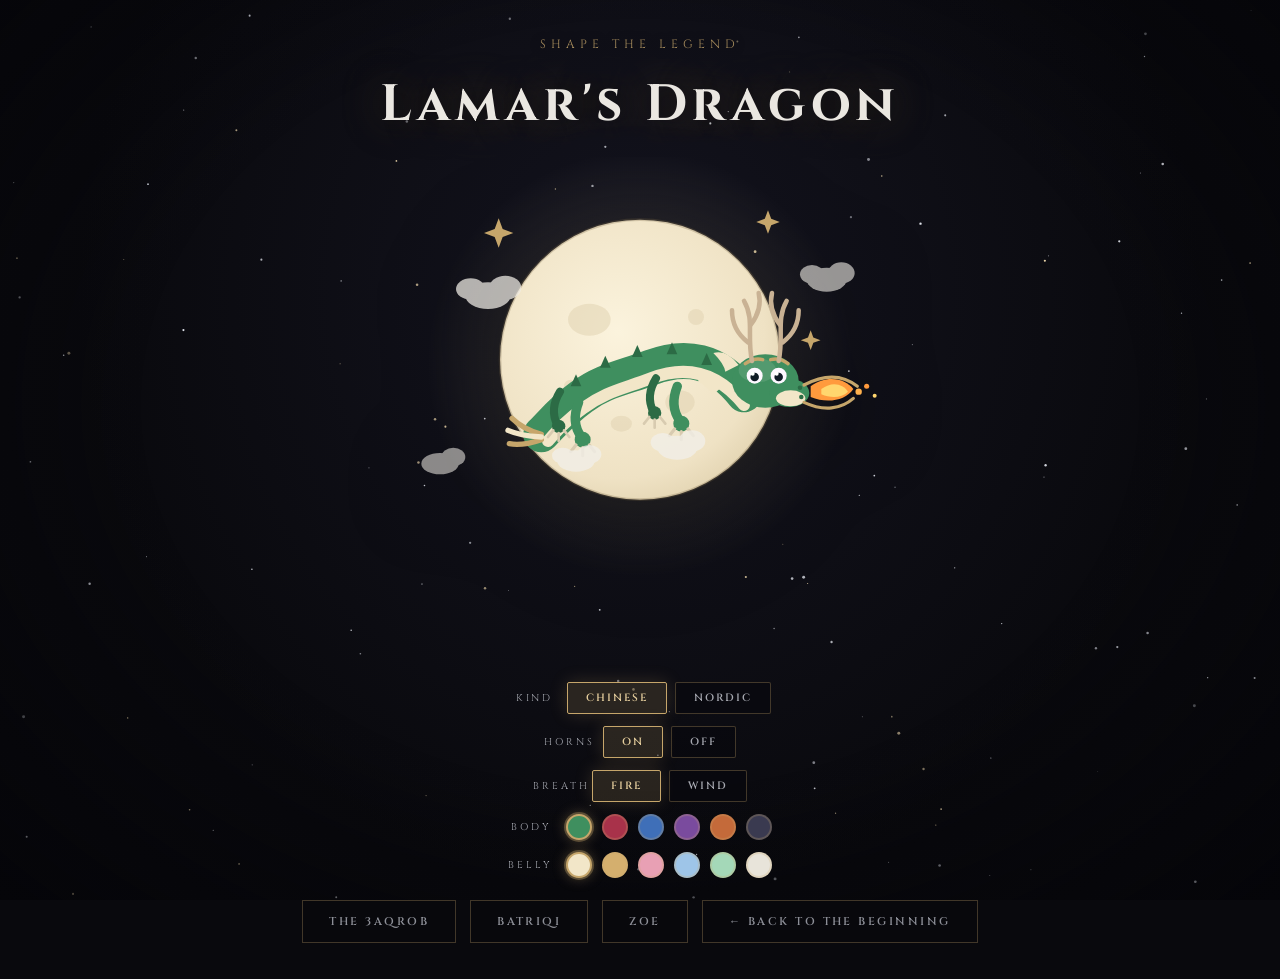
==== dragon.html @ fb7cb072 "add dragon workshop page + finale button" ====
<!DOCTYPE html>
<html lang="en">
<head>
  <meta charset="UTF-8" />
  <meta name="viewport" content="width=device-width, initial-scale=1.0, viewport-fit=cover" />
  <meta name="theme-color" content="#09090D" />
  <title>Lamar's Dragon</title>

  <link rel="icon" href="data:image/svg+xml,%3Csvg xmlns='http://www.w3.org/2000/svg' viewBox='0 0 32 32'%3E%3Cpath d='M16 3 27 16 16 29 5 16Z' fill='%23481B2B' stroke='%23C6A66B' stroke-width='2'/%3E%3C/svg%3E" />
  <link rel="preconnect" href="https://fonts.googleapis.com" />
  <link rel="preconnect" href="https://fonts.gstatic.com" crossorigin />
  <link href="https://fonts.googleapis.com/css2?family=Cinzel:wght@400;600;700&family=Cormorant+Garamond:ital,wght@0,400;0,500;0,600;1,400;1,500&display=swap" rel="stylesheet" />

  <style>
    :root {
      --ink: #09090d;
      --gold: #c6a66b;
      --ash: #a6a8b0;
      --bone: #eae7e1;
      --serif-display: "Cinzel", Georgia, "Times New Roman", serif;
      --serif-body: "Cormorant Garamond", Georgia, "Times New Roman", serif;
      --body: #3f8f5f;
      --dark: #2c6b45;
      --belly: #f2e6c8;
      --horn: #d8cbb0;
    }

    * { box-sizing: border-box; margin: 0; padding: 0; }

    body {
      min-height: 100vh;
      min-height: 100dvh;
      background: radial-gradient(ellipse at 50% 30%, #14141f 0%, var(--ink) 62%);
      color: var(--bone);
      font-family: var(--serif-body);
      overflow-x: hidden;
      -webkit-font-smoothing: antialiased;
    }

    #stars { position: fixed; inset: 0; width: 100%; height: 100%; z-index: 0; }
    .vignette {
      position: fixed; inset: 0; z-index: 1; pointer-events: none;
      background: radial-gradient(ellipse at 50% 45%, transparent 55%, rgba(4, 4, 8, 0.75) 100%);
    }

    .stage {
      position: relative; z-index: 2;
      min-height: 100vh; min-height: 100dvh;
      display: flex; flex-direction: column; align-items: center; justify-content: center;
      gap: clamp(8px, 2vh, 22px);
      padding: clamp(16px, 4vh, 48px) 20px;
      text-align: center;
    }

    .kicker {
      font-family: var(--serif-display);
      font-size: clamp(0.6rem, 1.6vw, 0.75rem);
      letter-spacing: 0.42em; text-transform: uppercase;
      color: var(--gold); opacity: 0.85;
      text-shadow: 0 1px 14px rgba(0, 0, 0, 0.9);
    }

    h1 {
      font-family: var(--serif-display); font-weight: 700;
      font-size: clamp(1.7rem, 6vw, 3.2rem); letter-spacing: 0.1em;
      color: var(--bone);
      text-shadow: 0 2px 30px rgba(0, 0, 0, 0.85), 0 0 44px rgba(198, 166, 107, 0.4);
    }

    .scene { width: min(92vw, 560px); filter: drop-shadow(0 18px 40px rgba(0, 0, 0, 0.55)); }
    .scene svg { display: block; width: 100%; height: auto; }

    /* ---- customization fills ---- */
    .fB  { fill: var(--body); }
    .fD  { fill: var(--dark); }
    .fBe { fill: var(--belly); }
    .sB  { stroke: var(--body); }
    .sD  { stroke: var(--dark); }
    .sBe { stroke: var(--belly); }

    /* ---- controls ---- */
    .controls { display: flex; flex-direction: column; gap: 12px; align-items: center; }
    .crow { display: flex; align-items: center; gap: 14px; flex-wrap: wrap; justify-content: center; }
    .lbl {
      font-family: var(--serif-display); font-size: 0.62rem;
      letter-spacing: 0.3em; text-transform: uppercase;
      color: var(--ash); width: 4.5em; text-align: right;
    }
    .seg { display: flex; gap: 8px; }
    .opt {
      font-family: var(--serif-display); font-size: 0.66rem; font-weight: 600;
      letter-spacing: 0.18em; text-transform: uppercase;
      color: var(--ash); background: rgba(9, 9, 14, 0.55);
      border: 1px solid rgba(198, 166, 107, 0.3);
      padding: 8px 18px; cursor: pointer; border-radius: 2px;
      transition: all 0.25s ease;
    }
    .opt:hover { color: var(--gold); border-color: var(--gold); }
    .opt.on {
      color: #e6cf9e; border-color: var(--gold);
      background: rgba(198, 166, 107, 0.16);
      box-shadow: 0 0 18px rgba(198, 166, 107, 0.2);
    }
    .sw { display: flex; gap: 10px; }
    .swatch {
      width: 26px; height: 26px; border-radius: 50%;
      border: 2px solid rgba(198, 166, 107, 0.25);
      cursor: pointer; padding: 0;
      transition: transform 0.2s ease, border-color 0.2s ease, box-shadow 0.2s ease;
    }
    .swatch:hover { transform: scale(1.15); }
    .swatch.on {
      border-color: var(--gold);
      box-shadow: 0 0 0 2px rgba(198, 166, 107, 0.35), 0 0 14px rgba(198, 166, 107, 0.4);
    }

    .navrow { display: flex; gap: 14px; flex-wrap: wrap; justify-content: center; margin-top: 4px; }
    .back {
      display: inline-block; font-family: var(--serif-display);
      font-size: 0.7rem; font-weight: 600; letter-spacing: 0.22em; text-transform: uppercase;
      color: rgba(166, 168, 176, 0.85); text-decoration: none;
      background: rgba(9, 9, 14, 0.55);
      border: 1px solid rgba(198, 166, 107, 0.3);
      padding: 13px 26px;
      transition: background 0.3s ease, box-shadow 0.3s ease, color 0.3s ease;
    }
    .back:hover, .back:focus-visible {
      color: var(--gold); border-color: var(--gold);
      box-shadow: 0 0 24px rgba(198, 166, 107, 0.25);
    }

    /* ---- scene animation ---- */
    .dragon { opacity: 0; transition: opacity 0.45s ease; }
    .dragon.on { opacity: 1; }
    .horns { transition: opacity 0.3s ease; }
    #scene[data-horns="off"] .horns { opacity: 0; }
    .bFire, .bWind { opacity: 0; transition: opacity 0.3s ease; }
    #scene[data-breath="fire"] .bFire { opacity: 1; }
    #scene[data-breath="wind"] .bWind { opacity: 1; }

    @keyframes bob { 0%,100% { transform: translateY(0); } 50% { transform: translateY(-6px); } }
    @keyframes drift { 0%,100% { transform: translate(0,0); } 50% { transform: translate(-14px,4px); } }
    @keyframes sway { 0%,100% { transform: rotate(-4deg); } 50% { transform: rotate(5deg); } }
    @keyframes grab { 0%,100% { transform: rotate(-14deg); } 50% { transform: rotate(12deg); } }
    @keyframes flapL { 0%,100% { transform: rotate(0deg); } 50% { transform: rotate(-16deg); } }
    @keyframes flapR { 0%,100% { transform: rotate(0deg); } 50% { transform: rotate(16deg); } }
    @keyframes flick { from { transform: scale(1,1); } to { transform: scale(1.18,0.92); } }
    @keyframes ember { 0% { transform: translate(0,0); opacity: 1; } 100% { transform: translate(18px,-8px); opacity: 0; } }
    @keyframes windflow { to { stroke-dashoffset: -22; } }
    @keyframes spin { to { transform: rotate(360deg); } }
    @keyframes sparkle {
      0%,100% { opacity: 0.15; transform: scale(0.7); }
      50% { opacity: 0.9; transform: scale(1.1); }
    }

    #dragonCN.on { animation: bob 5s ease-in-out infinite; }
    #dragonNO.on { animation: bob 4.5s ease-in-out infinite; }
    .limb { transform-box: fill-box; transform-origin: 50% 0%; animation: grab 1.7s ease-in-out infinite; }
    .limb.alt { animation-delay: 0.85s; }
    .whisker { transform-box: fill-box; transform-origin: 0% 50%; animation: sway 3s ease-in-out infinite; }
    .mane { transform-box: fill-box; transform-origin: 50% 100%; animation: sway 2.4s ease-in-out infinite; }
    .cloud { animation: drift 7s ease-in-out infinite; }
    .cloud.c2 { animation-delay: -2.4s; animation-duration: 9s; }
    .cloud.c3 { animation-delay: -4s; animation-duration: 8s; }
    .wingL { transform-box: fill-box; transform-origin: 100% 90%; animation: flapL 1.5s ease-in-out infinite; }
    .wingR { transform-box: fill-box; transform-origin: 0% 90%; animation: flapR 1.5s ease-in-out infinite; }
    .tailNo { transform-box: fill-box; transform-origin: 0% 50%; animation: sway 3.4s ease-in-out infinite; }
    .fl { transform-box: fill-box; transform-origin: 0% 50%; animation: flick 0.35s ease-in-out infinite alternate; }
    .fl.f2 { animation-delay: 0.15s; }
    .em { animation: ember 0.9s ease-out infinite; }
    .em.e2 { animation-delay: 0.3s; }
    .em.e3 { animation-delay: 0.6s; }
    .wl { animation: windflow 0.9s linear infinite; }
    .wl.w2 { animation-delay: 0.3s; }
    .wl.w3 { animation-delay: 0.6s; }
    .swirl { transform-box: fill-box; transform-origin: 50% 50%; animation: spin 1.6s linear infinite; }
    .spark { transform-origin: center; transform-box: fill-box; animation: sparkle 3.4s ease-in-out infinite; }
    .spark:nth-of-type(2) { animation-delay: 1.1s; }
    .spark:nth-of-type(3) { animation-delay: 2.2s; }

    @media (prefers-reduced-motion: reduce) {
      * { animation: none !important; }
    }
  </style>
</head>
<body>
  <canvas id="stars" aria-hidden="true"></canvas>
  <div class="vignette" aria-hidden="true"></div>

  <main class="stage">
    <p class="kicker">Shape the legend</p>
    <h1>Lamar's Dragon</h1>

    <div class="scene">
      <svg id="scene" viewBox="0 0 420 380" data-breath="fire" data-horns="on" xmlns="http://www.w3.org/2000/svg" role="img" aria-label="A customizable dragon flying in front of a full moon.">
        <defs>
          <radialGradient id="halo" cx="0.5" cy="0.5" r="0.5">
            <stop offset="0" stop-color="#f0e1be" stop-opacity="0.34" />
            <stop offset="0.55" stop-color="#f0e1be" stop-opacity="0.1" />
            <stop offset="1" stop-color="#f0e1be" stop-opacity="0" />
          </radialGradient>
          <radialGradient id="moonFace" cx="0.42" cy="0.4" r="0.75">
            <stop offset="0" stop-color="#fbf3dd" />
            <stop offset="0.7" stop-color="#efe2c4" />
            <stop offset="1" stop-color="#d9c9a3" />
          </radialGradient>
        </defs>

        <!-- moon halo + full moon -->
        <circle cx="210" cy="155" r="160" fill="url(#halo)" />
        <circle cx="210" cy="152" r="105" fill="url(#moonFace)" />
        <circle cx="210" cy="152" r="105" fill="none" stroke="rgba(120,100,70,0.28)" stroke-width="2" />
        <g fill="#e2d4b3" opacity="0.55">
          <ellipse cx="172" cy="122" rx="16" ry="12" />
          <ellipse cx="240" cy="184" rx="11" ry="9" />
          <ellipse cx="196" cy="200" rx="8" ry="6" />
          <circle cx="252" cy="120" r="6" />
          <circle cx="158" cy="172" r="5" />
        </g>

        <!-- drifting clouds -->
        <g class="cloud" fill="#f2efe8" opacity="0.72" transform="translate(96,104)">
          <ellipse rx="17" ry="10" /><ellipse cx="13" cy="-6" rx="12" ry="9" /><ellipse cx="-13" cy="-5" rx="11" ry="8" />
        </g>
        <g class="cloud c2" fill="#f2efe8" opacity="0.6" transform="translate(350,92)">
          <ellipse rx="15" ry="9" /><ellipse cx="11" cy="-5" rx="10" ry="8" /><ellipse cx="-11" cy="-4" rx="9" ry="7" />
        </g>
        <g class="cloud c3" fill="#f2efe8" opacity="0.55" transform="translate(60,230)">
          <ellipse rx="14" ry="8" /><ellipse cx="10" cy="-5" rx="9" ry="7" />
        </g>

        <!-- ==================== CHINESE DRAGON ==================== -->
        <g id="dragonCN" class="dragon on">
          <!-- serpentine body + belly -->
          <path d="M288 178 C268 152 244 148 218 158 C196 166 182 168 166 180 C152 190 144 200 136 208"
                fill="none" class="sB" stroke-width="27" stroke-linecap="round" />
          <path d="M288 186 C268 161 244 156 218 166 C197 174 184 176 168 188 C155 197 148 205 141 213"
                fill="none" class="sBe" stroke-width="9" stroke-linecap="round" />
          <!-- dorsal spikes -->
          <g class="fD">
            <path d="M256 156 l4 -9 l4 9 Z" /><path d="M230 148 l4 -9 l4 9 Z" />
            <path d="M204 150 l4 -9 l4 9 Z" /><path d="M180 158 l4 -9 l4 9 Z" />
            <path d="M158 172 l4 -9 l4 9 Z" />
          </g>
          <!-- tail tuft -->
          <g class="mane" fill="none" stroke-linecap="round">
            <path d="M136 208 q-14 -4 -22 -12" stroke="#c6a66b" stroke-width="4" />
            <path d="M136 212 q-15 5 -24 3" stroke="#c6a66b" stroke-width="4" />
            <path d="M136 210 q-16 -1 -25 -5" class="sBe" stroke-width="4" />
          </g>
          <!-- four limbs grabbing at clouds -->
          <g class="limb">
            <path d="M238 172 q-6 15 2 26" fill="none" class="sB" stroke-width="7" stroke-linecap="round" />
            <circle cx="241" cy="200" r="6" class="fB" />
            <path d="M236 204 l-4 5 M241 206 l0 6 M246 204 l4 5" stroke="#d8cbb0" stroke-width="2.4" stroke-linecap="round" />
          </g>
          <g class="limb alt">
            <path d="M222 166 q-8 13 -2 25" fill="none" class="sD" stroke-width="6" stroke-linecap="round" />
            <circle cx="221" cy="192" r="5" class="fD" />
            <path d="M217 195 l-4 5 M221 197 l0 6 M225 195 l4 5" stroke="#d8cbb0" stroke-width="2" stroke-linecap="round" />
          </g>
          <g class="limb">
            <path d="M164 184 q-6 15 2 26" fill="none" class="sB" stroke-width="7" stroke-linecap="round" />
            <circle cx="167" cy="212" r="6" class="fB" />
            <path d="M162 216 l-4 5 M167 218 l0 6 M172 216 l4 5" stroke="#d8cbb0" stroke-width="2.4" stroke-linecap="round" />
          </g>
          <g class="limb alt">
            <path d="M150 176 q-8 13 -2 25" fill="none" class="sD" stroke-width="6" stroke-linecap="round" />
            <circle cx="149" cy="202" r="5" class="fD" />
            <path d="M145 205 l-4 5 M149 207 l0 6 M153 205 l4 5" stroke="#d8cbb0" stroke-width="2" stroke-linecap="round" />
          </g>
          <!-- clouds she's grabbing -->
          <g fill="#f2efe8" opacity="0.8">
            <g class="cloud" transform="translate(238,218)">
              <ellipse rx="15" ry="9" /><ellipse cx="11" cy="-5" rx="10" ry="8" /><ellipse cx="-11" cy="-4" rx="9" ry="7" />
            </g>
            <g class="cloud c2" transform="translate(162,228)">
              <ellipse rx="14" ry="8" /><ellipse cx="10" cy="-5" rx="9" ry="7" /><ellipse cx="-10" cy="-4" rx="8" ry="6" />
            </g>
          </g>
          <!-- head -->
          <g>
            <!-- mane -->
            <path class="mane fBe" d="M284 156 q-9 -12 -19 -9 q8 8 9 14 Z" />
            <path class="mane fBe" d="M274 170 q-12 -8 -21 -2 q9 5 11 11 Z" />
            <ellipse cx="304" cy="168" rx="25" ry="20" class="fB" />
            <ellipse cx="298" cy="160" rx="14" ry="9" fill="#ffffff" opacity="0.1" />
            <!-- muzzle -->
            <ellipse cx="322" cy="177" rx="15" ry="10.5" class="fB" />
            <ellipse cx="323" cy="181" rx="11" ry="6" class="fBe" />
            <circle cx="330" cy="173" r="1.7" class="fD" />
            <circle cx="331" cy="180" r="1.7" class="fD" />
            <!-- eyes -->
            <g>
              <circle cx="296" cy="164" r="6" fill="#fdf8ff" />
              <circle cx="314" cy="164" r="6" fill="#fdf8ff" />
              <circle cx="296" cy="165" r="3.2" fill="#101a26" />
              <circle cx="314" cy="165" r="3.2" fill="#101a26" />
              <circle cx="294.5" cy="162.5" r="1.5" fill="#fff" />
              <circle cx="312.5" cy="162.5" r="1.5" fill="#fff" />
            </g>
            <path d="M289 155 q7 -5 13 -3 M308 152 q7 -2 13 3" stroke="#c6a66b" stroke-width="2.6" fill="none" stroke-linecap="round" />
            <!-- deer antlers -->
            <g class="horns" stroke="#c9b294" stroke-width="3.4" fill="none" stroke-linecap="round">
              <path d="M294 153 C290 134 296 122 288 108" />
              <path d="M291 139 C283 133 279 125 279 115" />
              <path d="M293 126 C299 118 301 110 299 102" />
              <path d="M314 153 C318 134 312 122 320 108" />
              <path d="M317 139 C325 133 329 125 329 115" />
              <path d="M315 126 C309 118 307 110 309 102" />
            </g>
            <!-- whiskers -->
            <g class="whisker" stroke="#c6a66b" stroke-width="2.4" fill="none" stroke-linecap="round">
              <path d="M333 171 C350 162 363 164 373 172" />
              <path d="M333 184 C348 191 361 189 370 181" />
            </g>
            <!-- breath -->
            <g transform="translate(338,176)">
              <g class="bFire">
                <path class="fl" d="M0 -4 C12 -13 26 -10 32 -2 C26 7 12 9 0 4 Z" fill="#ff9a3d" />
                <path class="fl f2" d="M8 -2 C16 -8 24 -6 28 0 C23 5 15 5 8 2 Z" fill="#ffd66e" />
                <circle class="em" cx="36" cy="0" r="2.4" fill="#ffb14d" />
                <circle class="em e2" cx="42" cy="-4" r="1.9" fill="#ff9a3d" />
                <circle class="em e3" cx="48" cy="3" r="1.5" fill="#ffd66e" />
              </g>
              <g class="bWind" stroke="#9fd8ff" fill="none" stroke-linecap="round" stroke-width="3" stroke-dasharray="10 12">
                <path class="wl" d="M2 -9 C20 -17 40 -15 56 -7" />
                <path class="wl w2" d="M2 0 C24 -4 44 -2 60 -11" />
                <path class="wl w3" d="M2 9 C18 13 38 11 50 3" />
                <circle class="swirl" cx="58" cy="-14" r="6" stroke-dasharray="4 5" />
              </g>
            </g>
          </g>
        </g>

        <!-- ==================== NORDIC DRAGON ==================== -->
        <g id="dragonNO" class="dragon">
          <!-- wings -->
          <g class="wingL">
            <path d="M186 218 C160 210 118 192 100 112 C118 160 146 158 152 164 C142 174 146 192 162 202 C146 202 138 212 146 220 Z" class="fB" />
            <path d="M180 214 C158 206 128 188 114 132 C128 166 150 164 156 170 C148 178 152 192 164 200 Z" class="fBe" opacity="0.4" />
          </g>
          <g class="wingR">
            <path d="M244 218 C270 210 312 192 330 112 C312 160 284 158 278 164 C288 174 284 192 268 202 C284 202 292 212 284 220 Z" class="fB" />
            <path d="M250 214 C272 206 302 188 316 132 C302 166 280 164 274 170 C282 178 278 192 266 200 Z" class="fBe" opacity="0.4" />
          </g>
          <!-- tail -->
          <g class="tailNo">
            <path d="M260 268 C300 282 320 266 316 238" fill="none" class="sB" stroke-width="13" stroke-linecap="round" />
            <path d="M316 238 l16 -10 l-3 18 Z" class="fD" />
          </g>
          <!-- feet -->
          <ellipse cx="172" cy="288" rx="14" ry="8" class="fB" />
          <ellipse cx="258" cy="288" rx="14" ry="8" class="fB" />
          <!-- body + belly -->
          <ellipse cx="215" cy="244" rx="52" ry="44" class="fB" />
          <ellipse cx="215" cy="255" rx="30" ry="33" class="fBe" />
          <g stroke="rgba(0,0,0,0.15)" stroke-width="2" fill="none">
            <path d="M191 244 q24 7 48 0" /><path d="M189 258 q26 8 52 0" /><path d="M194 271 q21 7 42 0" />
          </g>
          <!-- little arms -->
          <path d="M197 252 q-5 12 3 17" fill="none" class="sD" stroke-width="6" stroke-linecap="round" />
          <path d="M233 252 q5 12 -3 17" fill="none" class="sD" stroke-width="6" stroke-linecap="round" />
          <!-- head -->
          <g>
            <circle cx="215" cy="178" r="30" class="fB" />
            <ellipse cx="205" cy="166" rx="13" ry="9" fill="#ffffff" opacity="0.1" />
            <!-- long backward-swept horns -->
            <g class="horns" fill="#d8cbb0">
              <path d="M200 152 C188 132 184 102 196 78 C194 104 202 126 208 148 Z" />
              <path d="M230 152 C242 132 246 102 234 78 C236 104 228 126 222 148 Z" />
            </g>
            <!-- eyes -->
            <circle cx="200" cy="172" r="7" fill="#fdf8ff" />
            <circle cx="230" cy="172" r="7" fill="#fdf8ff" />
            <circle cx="200" cy="173" r="3.6" fill="#101a26" />
            <circle cx="230" cy="173" r="3.6" fill="#101a26" />
            <circle cx="198" cy="170" r="1.7" fill="#fff" />
            <circle cx="228" cy="170" r="1.7" fill="#fff" />
            <path d="M192 160 q8 -4 14 -1 M224 159 q8 -3 14 1" stroke="#c6a66b" stroke-width="2.6" fill="none" stroke-linecap="round" />
            <!-- muzzle -->
            <rect x="198" y="192" width="34" height="21" rx="10" class="fB" />
            <ellipse cx="215" cy="208" rx="13" ry="5" class="fBe" />
            <circle cx="206" cy="199" r="1.8" class="fD" />
            <circle cx="224" cy="199" r="1.8" class="fD" />
            <!-- breath -->
            <g transform="translate(234,200)">
              <g class="bFire">
                <path class="fl" d="M0 -4 C12 -13 26 -10 32 -2 C26 7 12 9 0 4 Z" fill="#ff9a3d" />
                <path class="fl f2" d="M8 -2 C16 -8 24 -6 28 0 C23 5 15 5 8 2 Z" fill="#ffd66e" />
                <circle class="em" cx="36" cy="0" r="2.4" fill="#ffb14d" />
                <circle class="em e2" cx="42" cy="-4" r="1.9" fill="#ff9a3d" />
                <circle class="em e3" cx="48" cy="3" r="1.5" fill="#ffd66e" />
              </g>
              <g class="bWind" stroke="#9fd8ff" fill="none" stroke-linecap="round" stroke-width="3" stroke-dasharray="10 12">
                <path class="wl" d="M2 -9 C20 -17 40 -15 56 -7" />
                <path class="wl w2" d="M2 0 C24 -4 44 -2 60 -11" />
                <path class="wl w3" d="M2 9 C18 13 38 11 50 3" />
                <circle class="swirl" cx="58" cy="-14" r="6" stroke-dasharray="4 5" />
              </g>
            </g>
          </g>
        </g>

        <!-- gold sparkles -->
        <g fill="#c6a66b">
          <path class="spark" d="M104 46 l3 8 8 3 -8 3 -3 8 -3 -8 -8 -3 8 -3 Z" />
          <path class="spark" d="M306 40 l2.4 6.4 6.4 2.4 -6.4 2.4 -2.4 6.4 -2.4 -6.4 -6.4 -2.4 6.4 -2.4 Z" />
          <path class="spark" d="M338 130 l2 5.4 5.4 2 -5.4 2 -2 5.4 -2 -5.4 -5.4 -2 5.4 -2 Z" />
        </g>
      </svg>
    </div>

    <div class="controls">
      <div class="crow">
        <span class="lbl">Kind</span>
        <div class="seg">
          <button class="opt on" data-type="cn" type="button">Chinese</button>
          <button class="opt" data-type="no" type="button">Nordic</button>
        </div>
      </div>
      <div class="crow">
        <span class="lbl">Horns</span>
        <div class="seg">
          <button class="opt on" data-horns="on" type="button">On</button>
          <button class="opt" data-horns="off" type="button">Off</button>
        </div>
      </div>
      <div class="crow">
        <span class="lbl">Breath</span>
        <div class="seg">
          <button class="opt on" data-breath="fire" type="button">Fire</button>
          <button class="opt" data-breath="wind" type="button">Wind</button>
        </div>
      </div>
      <div class="crow">
        <span class="lbl">Body</span>
        <div class="sw" id="swBody"></div>
      </div>
      <div class="crow">
        <span class="lbl">Belly</span>
        <div class="sw" id="swBelly"></div>
      </div>
    </div>

    <div class="navrow">
      <a class="back" href="scorpion.html">the 3aqrob</a>
      <a class="back" href="penguin.html">Batriqi</a>
      <a class="back" href="husky.html">Zoe</a>
      <a class="back" href="index.html">← Back to the beginning</a>
    </div>
  </main>

  <script>
    // Twinkling starfield
    (function () {
      const canvas = document.getElementById('stars');
      const ctx = canvas.getContext('2d');
      const reduced = window.matchMedia('(prefers-reduced-motion: reduce)').matches;
      let stars = [], w = 0, h = 0, dpr = 1;
      function resize() {
        dpr = Math.min(window.devicePixelRatio || 1, 2);
        w = window.innerWidth; h = window.innerHeight;
        canvas.width = w * dpr; canvas.height = h * dpr;
        ctx.setTransform(dpr, 0, 0, dpr, 0, 0);
        const count = Math.min(180, Math.round((w * h) / 9000));
        stars = Array.from({ length: count }, () => ({
          x: Math.random() * w, y: Math.random() * h,
          r: 0.4 + Math.random() * 1.1,
          p: Math.random() * Math.PI * 2,
          s: 0.4 + Math.random() * 0.8,
          warm: Math.random() < 0.3,
        }));
      }
      function draw(t) {
        ctx.clearRect(0, 0, w, h);
        for (const st of stars) {
          const tw = reduced ? 0.8 : 0.45 + 0.55 * (0.5 + 0.5 * Math.sin(st.p + t * 0.001 * st.s));
          ctx.globalAlpha = tw;
          ctx.fillStyle = st.warm ? '#e8d3a8' : '#dfe2ea';
          ctx.beginPath(); ctx.arc(st.x, st.y, st.r, 0, Math.PI * 2); ctx.fill();
        }
        ctx.globalAlpha = 1;
      }
      window.addEventListener('resize', () => { resize(); draw(0); });
      resize();
      if (reduced) draw(0); else (function loop(t) { draw(t); requestAnimationFrame(loop); })(0);
    })();

    // ---------------- Dragon workshop ----------------
    (function () {
      const svg = document.getElementById('scene');
      const cn = document.getElementById('dragonCN');
      const no = document.getElementById('dragonNO');

      const bodyColors = [
        { c: '#3f8f5f', d: '#2c6b45' }, // emerald
        { c: '#a8324a', d: '#7d2438' }, // crimson
        { c: '#3f6fb8', d: '#2c4f8a' }, // sapphire
        { c: '#7a4b9e', d: '#5a3578' }, // violet
        { c: '#c46a3a', d: '#96502a' }, // ember
        { c: '#3a3a50', d: '#26263a' }, // onyx
      ];
      const bellyColors = ['#f2e6c8', '#d4af6e', '#e8a0b4', '#9ec5e8', '#a4d8b8', '#e8e4da'];

      // option toggles (kind / horns / breath)
      function bindSeg(attr, apply) {
        document.querySelectorAll(`[data-${attr}]`).forEach(btn => {
          btn.addEventListener('click', () => {
            document.querySelectorAll(`[data-${attr}]`).forEach(b => b.classList.remove('on'));
            btn.classList.add('on');
            apply(btn.dataset[attr]);
          });
        });
      }
      bindSeg('type', t => {
        cn.classList.toggle('on', t === 'cn');
        no.classList.toggle('on', t === 'no');
      });
      bindSeg('horns', v => svg.dataset.horns = v);
      bindSeg('breath', v => svg.dataset.breath = v);

      // color swatches
      const swBody = document.getElementById('swBody');
      bodyColors.forEach((b, i) => {
        const b2 = document.createElement('button');
        b2.type = 'button';
        b2.className = 'swatch' + (i === 0 ? ' on' : '');
        b2.style.background = b.c;
        b2.setAttribute('aria-label', 'body color ' + (i + 1));
        b2.addEventListener('click', () => {
          swBody.querySelectorAll('.swatch').forEach(s => s.classList.remove('on'));
          b2.classList.add('on');
          svg.style.setProperty('--body', b.c);
          svg.style.setProperty('--dark', b.d);
        });
        swBody.appendChild(b2);
      });
      const swBelly = document.getElementById('swBelly');
      bellyColors.forEach((c, i) => {
        const b = document.createElement('button');
        b.type = 'button';
        b.className = 'swatch' + (i === 0 ? ' on' : '');
        b.style.background = c;
        b.setAttribute('aria-label', 'belly color ' + (i + 1));
        b.addEventListener('click', () => {
          swBelly.querySelectorAll('.swatch').forEach(s => s.classList.remove('on'));
          b.classList.add('on');
          svg.style.setProperty('--belly', c);
        });
        swBelly.appendChild(b);
      });
    })();
  </script>
</body>
</html>
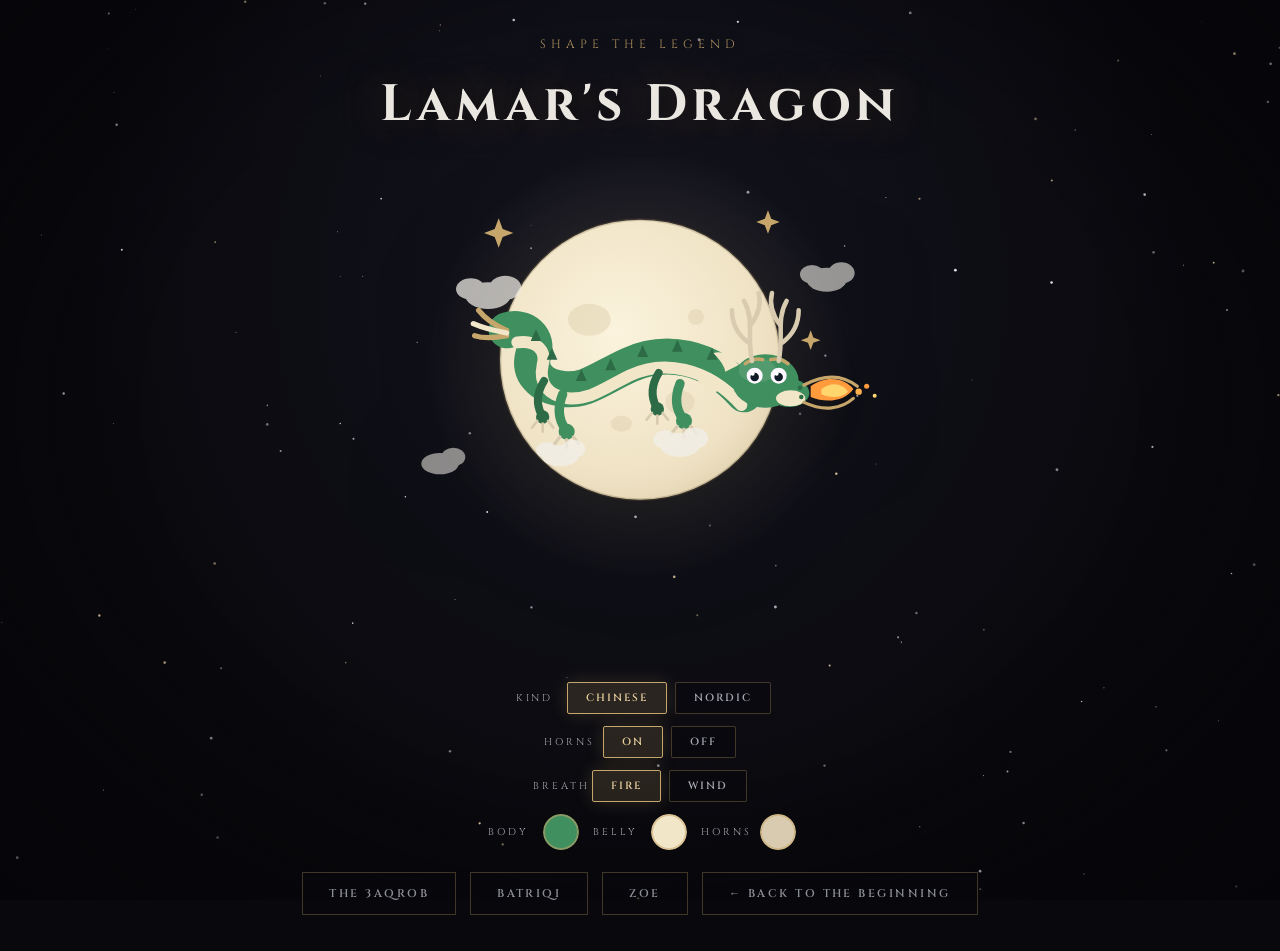
==== commit 737515e7: "dragon: full color wheels, horn color, longer chinese dragon" ====
--- a/dragon.html
+++ b/dragon.html
@@ -74,9 +74,11 @@
     .fB  { fill: var(--body); }
     .fD  { fill: var(--dark); }
     .fBe { fill: var(--belly); }
+    .fH  { fill: var(--horn); }
     .sB  { stroke: var(--body); }
     .sD  { stroke: var(--dark); }
     .sBe { stroke: var(--belly); }
+    .sH  { stroke: var(--horn); }
 
     /* ---- controls ---- */
     .controls { display: flex; flex-direction: column; gap: 12px; align-items: center; }
@@ -101,17 +103,20 @@
       background: rgba(198, 166, 107, 0.16);
       box-shadow: 0 0 18px rgba(198, 166, 107, 0.2);
     }
-    .sw { display: flex; gap: 10px; }
-    .swatch {
-      width: 26px; height: 26px; border-radius: 50%;
-      border: 2px solid rgba(198, 166, 107, 0.25);
-      cursor: pointer; padding: 0;
-      transition: transform 0.2s ease, border-color 0.2s ease, box-shadow 0.2s ease;
-    }
-    .swatch:hover { transform: scale(1.15); }
-    .swatch.on {
-      border-color: var(--gold);
-      box-shadow: 0 0 0 2px rgba(198, 166, 107, 0.35), 0 0 14px rgba(198, 166, 107, 0.4);
+    .cpick {
+      -webkit-appearance: none; appearance: none;
+      width: 36px; height: 36px; border: none; border-radius: 50%;
+      background: none; cursor: pointer; padding: 0;
+      transition: transform 0.2s ease;
+    }
+    .cpick:hover { transform: scale(1.12); }
+    .cpick::-webkit-color-swatch-wrapper { padding: 0; }
+    .cpick::-webkit-color-swatch {
+      border: 2px solid rgba(198, 166, 107, 0.55); border-radius: 50%;
+      box-shadow: 0 0 14px rgba(198, 166, 107, 0.25);
+    }
+    .cpick::-moz-color-swatch {
+      border: 2px solid rgba(198, 166, 107, 0.55); border-radius: 50%;
     }
 
     .navrow { display: flex; gap: 14px; flex-wrap: wrap; justify-content: center; margin-top: 4px; }
@@ -232,49 +237,50 @@
         <!-- ==================== CHINESE DRAGON ==================== -->
         <g id="dragonCN" class="dragon on">
           <!-- serpentine body + belly -->
-          <path d="M288 178 C268 152 244 148 218 158 C196 166 182 168 166 180 C152 190 144 200 136 208"
+          <path d="M288 178 C262 148 228 144 202 156 C180 166 170 176 152 174 C136 172 126 162 130 148 C134 136 124 126 110 130"
                 fill="none" class="sB" stroke-width="27" stroke-linecap="round" />
-          <path d="M288 186 C268 161 244 156 218 166 C197 174 184 176 168 188 C155 197 148 205 141 213"
+          <path d="M286 186 C260 157 227 152 202 164 C182 174 173 182 156 181 C141 179 134 170 137 156 C140 145 132 137 118 139"
                 fill="none" class="sBe" stroke-width="9" stroke-linecap="round" />
           <!-- dorsal spikes -->
           <g class="fD">
-            <path d="M256 156 l4 -9 l4 9 Z" /><path d="M230 148 l4 -9 l4 9 Z" />
-            <path d="M204 150 l4 -9 l4 9 Z" /><path d="M180 158 l4 -9 l4 9 Z" />
-            <path d="M158 172 l4 -9 l4 9 Z" />
+            <path d="M260 152 l4 -9 l4 9 Z" /><path d="M234 146 l4 -9 l4 9 Z" />
+            <path d="M208 150 l4 -9 l4 9 Z" /><path d="M184 160 l4 -9 l4 9 Z" />
+            <path d="M162 168 l4 -9 l4 9 Z" /><path d="M140 152 l4 -9 l4 9 Z" />
+            <path d="M128 138 l4 -9 l4 9 Z" />
           </g>
           <!-- tail tuft -->
           <g class="mane" fill="none" stroke-linecap="round">
-            <path d="M136 208 q-14 -4 -22 -12" stroke="#c6a66b" stroke-width="4" />
-            <path d="M136 212 q-15 5 -24 3" stroke="#c6a66b" stroke-width="4" />
-            <path d="M136 210 q-16 -1 -25 -5" class="sBe" stroke-width="4" />
+            <path d="M110 130 q-14 -6 -21 -15" stroke="#c6a66b" stroke-width="4" />
+            <path d="M110 134 q-15 3 -24 0" stroke="#c6a66b" stroke-width="4" />
+            <path d="M110 132 q-16 -3 -25 -7" class="sBe" stroke-width="4" />
           </g>
           <!-- four limbs grabbing at clouds -->
           <g class="limb">
-            <path d="M238 172 q-6 15 2 26" fill="none" class="sB" stroke-width="7" stroke-linecap="round" />
-            <circle cx="241" cy="200" r="6" class="fB" />
-            <path d="M236 204 l-4 5 M241 206 l0 6 M246 204 l4 5" stroke="#d8cbb0" stroke-width="2.4" stroke-linecap="round" />
+            <path d="M240 170 q-6 15 2 26" fill="none" class="sB" stroke-width="7" stroke-linecap="round" />
+            <circle cx="243" cy="198" r="6" class="fB" />
+            <path d="M238 202 l-4 5 M243 204 l0 6 M248 202 l4 5" stroke="#d8cbb0" stroke-width="2.4" stroke-linecap="round" />
           </g>
           <g class="limb alt">
-            <path d="M222 166 q-8 13 -2 25" fill="none" class="sD" stroke-width="6" stroke-linecap="round" />
-            <circle cx="221" cy="192" r="5" class="fD" />
-            <path d="M217 195 l-4 5 M221 197 l0 6 M225 195 l4 5" stroke="#d8cbb0" stroke-width="2" stroke-linecap="round" />
+            <path d="M224 162 q-8 13 -2 25" fill="none" class="sD" stroke-width="6" stroke-linecap="round" />
+            <circle cx="223" cy="189" r="5" class="fD" />
+            <path d="M219 192 l-4 5 M223 194 l0 6 M227 192 l4 5" stroke="#d8cbb0" stroke-width="2" stroke-linecap="round" />
           </g>
           <g class="limb">
-            <path d="M164 184 q-6 15 2 26" fill="none" class="sB" stroke-width="7" stroke-linecap="round" />
-            <circle cx="167" cy="212" r="6" class="fB" />
-            <path d="M162 216 l-4 5 M167 218 l0 6 M172 216 l4 5" stroke="#d8cbb0" stroke-width="2.4" stroke-linecap="round" />
+            <path d="M152 178 q-6 15 2 26" fill="none" class="sB" stroke-width="7" stroke-linecap="round" />
+            <circle cx="155" cy="206" r="6" class="fB" />
+            <path d="M150 210 l-4 5 M155 212 l0 6 M160 210 l4 5" stroke="#d8cbb0" stroke-width="2.4" stroke-linecap="round" />
           </g>
           <g class="limb alt">
-            <path d="M150 176 q-8 13 -2 25" fill="none" class="sD" stroke-width="6" stroke-linecap="round" />
-            <circle cx="149" cy="202" r="5" class="fD" />
-            <path d="M145 205 l-4 5 M149 207 l0 6 M153 205 l4 5" stroke="#d8cbb0" stroke-width="2" stroke-linecap="round" />
+            <path d="M138 168 q-8 13 -2 25" fill="none" class="sD" stroke-width="6" stroke-linecap="round" />
+            <circle cx="137" cy="195" r="5" class="fD" />
+            <path d="M133 198 l-4 5 M137 200 l0 6 M141 198 l4 5" stroke="#d8cbb0" stroke-width="2" stroke-linecap="round" />
           </g>
           <!-- clouds she's grabbing -->
           <g fill="#f2efe8" opacity="0.8">
-            <g class="cloud" transform="translate(238,218)">
+            <g class="cloud" transform="translate(240,216)">
               <ellipse rx="15" ry="9" /><ellipse cx="11" cy="-5" rx="10" ry="8" /><ellipse cx="-11" cy="-4" rx="9" ry="7" />
             </g>
-            <g class="cloud c2" transform="translate(162,228)">
+            <g class="cloud c2" transform="translate(150,224)">
               <ellipse rx="14" ry="8" /><ellipse cx="10" cy="-5" rx="9" ry="7" /><ellipse cx="-10" cy="-4" rx="8" ry="6" />
             </g>
           </g>
@@ -301,7 +307,7 @@
             </g>
             <path d="M289 155 q7 -5 13 -3 M308 152 q7 -2 13 3" stroke="#c6a66b" stroke-width="2.6" fill="none" stroke-linecap="round" />
             <!-- deer antlers -->
-            <g class="horns" stroke="#c9b294" stroke-width="3.4" fill="none" stroke-linecap="round">
+            <g class="horns sH" stroke-width="3.4" fill="none" stroke-linecap="round">
               <path d="M294 153 C290 134 296 122 288 108" />
               <path d="M291 139 C283 133 279 125 279 115" />
               <path d="M293 126 C299 118 301 110 299 102" />
@@ -366,7 +372,7 @@
             <circle cx="215" cy="178" r="30" class="fB" />
             <ellipse cx="205" cy="166" rx="13" ry="9" fill="#ffffff" opacity="0.1" />
             <!-- long backward-swept horns -->
-            <g class="horns" fill="#d8cbb0">
+            <g class="horns fH">
               <path d="M200 152 C188 132 184 102 196 78 C194 104 202 126 208 148 Z" />
               <path d="M230 152 C242 132 246 102 234 78 C236 104 228 126 222 148 Z" />
             </g>
@@ -435,11 +441,11 @@
       </div>
       <div class="crow">
         <span class="lbl">Body</span>
-        <div class="sw" id="swBody"></div>
-      </div>
-      <div class="crow">
+        <input type="color" class="cpick" id="pickBody" value="#3f8f5f" aria-label="body color" />
         <span class="lbl">Belly</span>
-        <div class="sw" id="swBelly"></div>
+        <input type="color" class="cpick" id="pickBelly" value="#f2e6c8" aria-label="belly color" />
+        <span class="lbl">Horns</span>
+        <input type="color" class="cpick" id="pickHorn" value="#d8cbb0" aria-label="horn color" />
       </div>
     </div>
 
@@ -493,15 +499,14 @@
       const cn = document.getElementById('dragonCN');
       const no = document.getElementById('dragonNO');
 
-      const bodyColors = [
-        { c: '#3f8f5f', d: '#2c6b45' }, // emerald
-        { c: '#a8324a', d: '#7d2438' }, // crimson
-        { c: '#3f6fb8', d: '#2c4f8a' }, // sapphire
-        { c: '#7a4b9e', d: '#5a3578' }, // violet
-        { c: '#c46a3a', d: '#96502a' }, // ember
-        { c: '#3a3a50', d: '#26263a' }, // onyx
-      ];
-      const bellyColors = ['#f2e6c8', '#d4af6e', '#e8a0b4', '#9ec5e8', '#a4d8b8', '#e8e4da'];
+      // darken an arbitrary #rrggbb by factor f (for limb/spike shading)
+      const shade = (hex, f) => {
+        const n = parseInt(hex.slice(1), 16);
+        const r = Math.round(((n >> 16) & 255) * f);
+        const g = Math.round(((n >> 8) & 255) * f);
+        const b = Math.round((n & 255) * f);
+        return '#' + ((1 << 24) + (r << 16) + (g << 8) + b).toString(16).slice(1);
+      };
 
       // option toggles (kind / horns / breath)
       function bindSeg(attr, apply) {
@@ -520,35 +525,16 @@
       bindSeg('horns', v => svg.dataset.horns = v);
       bindSeg('breath', v => svg.dataset.breath = v);
 
-      // color swatches
-      const swBody = document.getElementById('swBody');
-      bodyColors.forEach((b, i) => {
-        const b2 = document.createElement('button');
-        b2.type = 'button';
-        b2.className = 'swatch' + (i === 0 ? ' on' : '');
-        b2.style.background = b.c;
-        b2.setAttribute('aria-label', 'body color ' + (i + 1));
-        b2.addEventListener('click', () => {
-          swBody.querySelectorAll('.swatch').forEach(s => s.classList.remove('on'));
-          b2.classList.add('on');
-          svg.style.setProperty('--body', b.c);
-          svg.style.setProperty('--dark', b.d);
-        });
-        swBody.appendChild(b2);
+      // full color wheels — body (auto-derives the dark shade), belly, horns
+      document.getElementById('pickBody').addEventListener('input', e => {
+        svg.style.setProperty('--body', e.target.value);
+        svg.style.setProperty('--dark', shade(e.target.value, 0.72));
       });
-      const swBelly = document.getElementById('swBelly');
-      bellyColors.forEach((c, i) => {
-        const b = document.createElement('button');
-        b.type = 'button';
-        b.className = 'swatch' + (i === 0 ? ' on' : '');
-        b.style.background = c;
-        b.setAttribute('aria-label', 'belly color ' + (i + 1));
-        b.addEventListener('click', () => {
-          swBelly.querySelectorAll('.swatch').forEach(s => s.classList.remove('on'));
-          b.classList.add('on');
-          svg.style.setProperty('--belly', c);
-        });
-        swBelly.appendChild(b);
+      document.getElementById('pickBelly').addEventListener('input', e => {
+        svg.style.setProperty('--belly', e.target.value);
+      });
+      document.getElementById('pickHorn').addEventListener('input', e => {
+        svg.style.setProperty('--horn', e.target.value);
       });
     })();
   </script>
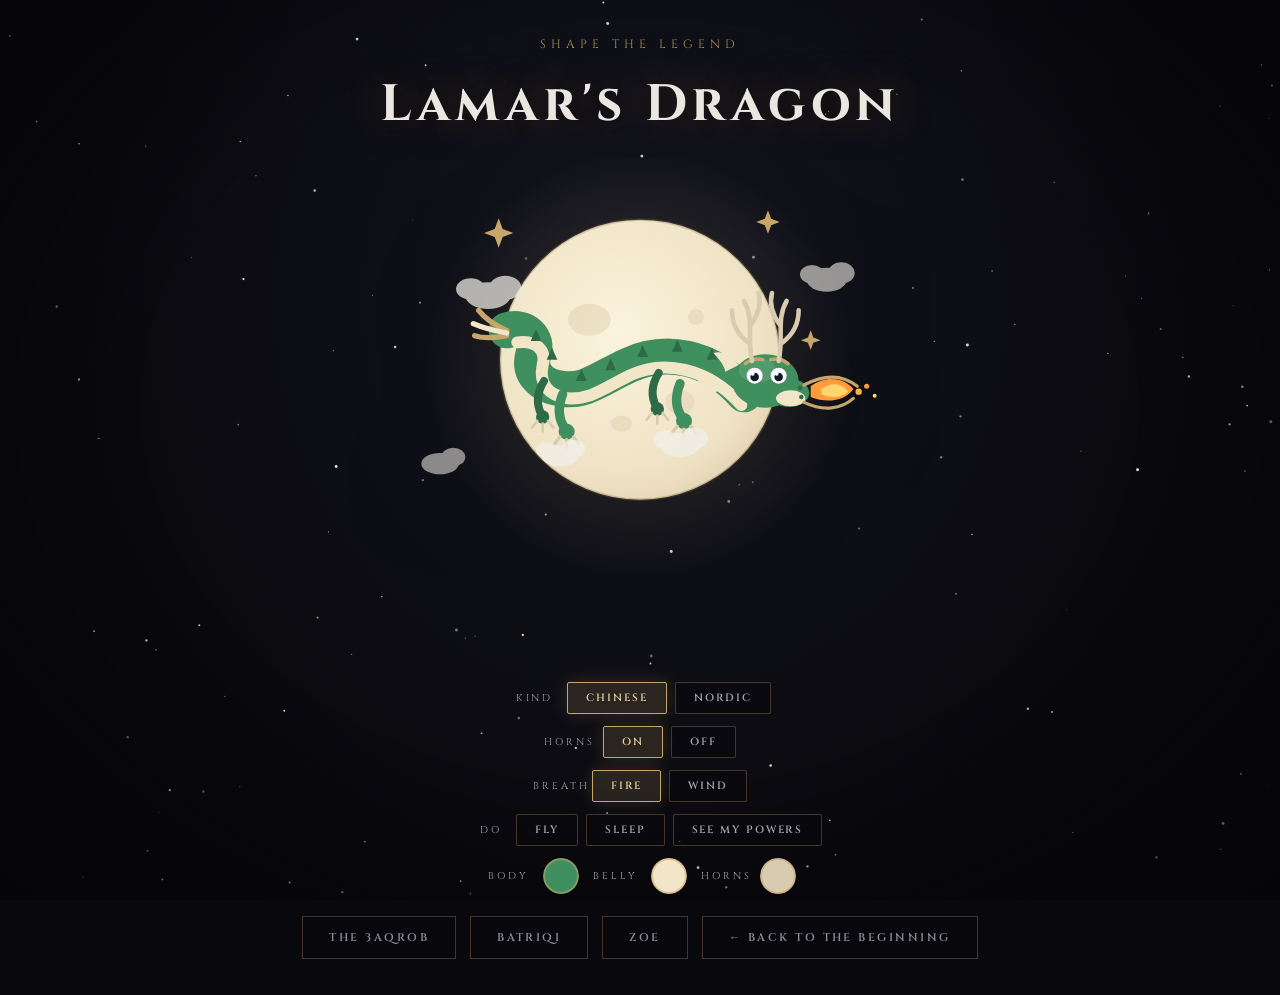
==== commit 6b881ec7: "dragon: fly, sleep, and powers actions" ====
--- a/dragon.html
+++ b/dragon.html
@@ -118,6 +118,67 @@
     .cpick::-moz-color-swatch {
       border: 2px solid rgba(198, 166, 107, 0.55); border-radius: 50%;
     }
+
+    /* ---- actions: fly / sleep / powers ---- */
+    @keyframes flyAway { to { transform: translateY(-340px); opacity: 0; } }
+    @keyframes flyIn { from { transform: translateY(-340px); opacity: 0; } }
+    #dragonCN.flyaway, #dragonNO.flyaway { animation: flyAway 1.8s ease-in forwards; }
+    #dragonCN.flyin, #dragonNO.flyin { animation: flyIn 1.3s ease-out; }
+    #scene.flying .wingL, #scene.flying .wingR { animation-duration: 0.4s; }
+
+    /* cloud-steps the chinese dragon climbs on */
+    .steps { opacity: 0; transition: opacity 0.35s ease; }
+    .steps .puff { transform-box: fill-box; }
+    #scene.flying.cnfly .steps { opacity: 0.85; }
+    #scene.flying.cnfly .steps .puff { animation: stepFall 1.1s ease-in infinite; animation-delay: var(--d); }
+    @keyframes stepFall { to { transform: translateY(48px); opacity: 0; } }
+
+    /* sleep */
+    .awakeBody, .sleepCoil { transition: opacity 0.7s ease; }
+    .sleepCoil { opacity: 0; }
+    .headG { transition: transform 0.8s ease; transform-box: fill-box; }
+    #scene[data-sleep="1"] .awakeBody { opacity: 0; }
+    #scene[data-sleep="1"] .sleepCoil { opacity: 1; }
+    #scene[data-sleep="1"] #dragonCN .headG { transform: translate(-38px, 42px) rotate(9deg); }
+    .wingL, .wingR { transition: transform 0.9s ease; }
+    #scene[data-sleep="1"] .wingL { animation: none; transform: rotate(55deg); }
+    #scene[data-sleep="1"] .wingR { animation: none; transform: rotate(-55deg); }
+    .openEyes { transition: opacity 0.4s ease; }
+    .eyesShut { opacity: 0; transition: opacity 0.4s ease; }
+    #scene[data-sleep="1"] .openEyes { opacity: 0; }
+    #scene[data-sleep="1"] .eyesShut { opacity: 1; }
+    #scene[data-sleep="1"] .bFire, #scene[data-sleep="1"] .bWind,
+    #scene[data-powers="1"] .bFire, #scene[data-powers="1"] .bWind { opacity: 0; }
+    .zzz { opacity: 0; transition: opacity 0.6s ease; }
+    #scene[data-sleep="1"] .zzz { opacity: 0.95; }
+    .zzz text { animation: zFloat 2.6s ease-in-out infinite; transform-box: fill-box; }
+    .zzz text:nth-of-type(2) { animation-delay: 0.5s; }
+    .zzz text:nth-of-type(3) { animation-delay: 1s; }
+    @keyframes zFloat { 0%,100% { transform: translateY(0); opacity: 0.5; } 50% { transform: translateY(-7px); opacity: 1; } }
+
+    /* powers: the tree + aimed breath */
+    #tree { opacity: 0; transition: opacity 0.8s ease; }
+    #scene[data-powers="1"] #tree { opacity: 1; }
+    #tree .sway { transform-box: fill-box; transform-origin: 50% 100%; }
+    #scene[data-powers="1"][data-breath="wind"] #tree .sway { animation: treeSway 0.7s ease-in-out infinite alternate; }
+    @keyframes treeSway { from { transform: rotate(-3deg); } to { transform: rotate(3deg); } }
+    .leaf { transform-box: fill-box; transform-origin: 50% 50%; transition: fill 1.8s ease; }
+    .trunk { transition: stroke 1.8s ease; }
+    #scene[data-powers="1"][data-breath="wind"] .leaf { animation: leafFly 1.5s ease-in forwards; animation-delay: var(--d); }
+    @keyframes leafFly { 60% { opacity: 1; } 100% { transform: translate(160px, -80px) rotate(300deg); opacity: 0; } }
+    #scene[data-powers="1"][data-breath="fire"] .leaf { fill: #241a12; }
+    #scene[data-powers="1"][data-breath="fire"] .trunk { stroke: #241a12; }
+    .burn { opacity: 0; transition: opacity 0.9s ease; }
+    #scene[data-powers="1"][data-breath="fire"] .burn { opacity: 1; }
+    .smoke path { animation: smokeUp 2.2s ease-in infinite; transform-box: fill-box; }
+    .smoke path:last-child { animation-delay: 1s; }
+    @keyframes smokeUp { 0% { transform: translateY(0); opacity: 0.7; } 100% { transform: translateY(-18px); opacity: 0; } }
+    .pfx { opacity: 0; transition: opacity 0.4s ease; }
+    #scene[data-powers="1"][data-breath="fire"] .pfire { opacity: 1; }
+    #scene[data-powers="1"][data-breath="wind"] .pwind { opacity: 1; }
+    .pjFl { transform-box: fill-box; transform-origin: 0% 0%; animation: flick 0.4s ease-in-out infinite alternate; }
+    .pjEm { animation: ember 1.1s ease-out infinite; }
+    .pwl { animation: windflow 0.7s linear infinite; }
 
     .navrow { display: flex; gap: 14px; flex-wrap: wrap; justify-content: center; margin-top: 4px; }
     .back {
@@ -236,6 +297,7 @@
 
         <!-- ==================== CHINESE DRAGON ==================== -->
         <g id="dragonCN" class="dragon on">
+          <g class="awakeBody">
           <!-- serpentine body + belly -->
           <path d="M288 178 C262 148 228 144 202 156 C180 166 170 176 152 174 C136 172 126 162 130 148 C134 136 124 126 110 130"
                 fill="none" class="sB" stroke-width="27" stroke-linecap="round" />
@@ -284,8 +346,24 @@
               <ellipse rx="14" ry="8" /><ellipse cx="10" cy="-5" rx="9" ry="7" /><ellipse cx="-10" cy="-4" rx="8" ry="6" />
             </g>
           </g>
+          </g>
+          <!-- sleeping coil — curled up like a donut -->
+          <g class="sleepCoil">
+            <circle cx="196" cy="196" r="46" fill="none" class="sB" stroke-width="24" />
+            <circle cx="196" cy="196" r="25" fill="none" class="sB" stroke-width="20" />
+            <circle cx="196" cy="196" r="46" fill="none" class="sBe" stroke-width="7"
+                    stroke-dasharray="105 999" stroke-linecap="round" transform="rotate(34 196 196)" />
+            <circle cx="196" cy="196" r="25" fill="none" class="sBe" stroke-width="6"
+                    stroke-dasharray="62 999" stroke-linecap="round" transform="rotate(30 196 196)" />
+            <g class="fD">
+              <path d="M172 148 l4 -9 l4 9 Z" /><path d="M196 144 l4 -9 l4 9 Z" /><path d="M220 148 l4 -9 l4 9 Z" />
+            </g>
+            <g class="mane" fill="none" stroke="#c6a66b" stroke-width="4" stroke-linecap="round">
+              <path d="M148 192 q-14 0 -22 -8" /><path d="M148 198 q-14 7 -22 4" />
+            </g>
+          </g>
           <!-- head -->
-          <g>
+          <g class="headG">
             <!-- mane -->
             <path class="mane fBe" d="M284 156 q-9 -12 -19 -9 q8 8 9 14 Z" />
             <path class="mane fBe" d="M274 170 q-12 -8 -21 -2 q9 5 11 11 Z" />
@@ -297,13 +375,16 @@
             <circle cx="330" cy="173" r="1.7" class="fD" />
             <circle cx="331" cy="180" r="1.7" class="fD" />
             <!-- eyes -->
-            <g>
+            <g class="openEyes">
               <circle cx="296" cy="164" r="6" fill="#fdf8ff" />
               <circle cx="314" cy="164" r="6" fill="#fdf8ff" />
               <circle cx="296" cy="165" r="3.2" fill="#101a26" />
               <circle cx="314" cy="165" r="3.2" fill="#101a26" />
               <circle cx="294.5" cy="162.5" r="1.5" fill="#fff" />
               <circle cx="312.5" cy="162.5" r="1.5" fill="#fff" />
+            </g>
+            <g class="eyesShut" stroke="#101a26" stroke-width="2.6" fill="none" stroke-linecap="round">
+              <path d="M291 166 q5 4 10 0" /><path d="M309 166 q5 4 10 0" />
             </g>
             <path d="M289 155 q7 -5 13 -3 M308 152 q7 -2 13 3" stroke="#c6a66b" stroke-width="2.6" fill="none" stroke-linecap="round" />
             <!-- deer antlers -->
@@ -336,6 +417,24 @@
                 <circle class="swirl" cx="58" cy="-14" r="6" stroke-dasharray="4 5" />
               </g>
             </g>
+            <g class="zzz" font-family="Cormorant Garamond, serif" fill="#e6cf9e">
+              <text x="346" y="148" font-size="13">z</text>
+              <text x="356" y="136" font-size="16">z</text>
+              <text x="368" y="122" font-size="20">z</text>
+            </g>
+            <!-- powers: fire jet down to the tree -->
+            <g class="pfx pfire">
+              <path class="pjFl" d="M344 168 C336 208 330 250 328 292 C320 288 314 282 314 276 C324 238 332 202 338 166 Z" fill="#e08a2e" opacity="0.85" />
+              <path d="M340 172 C334 210 330 246 326 282" fill="none" stroke="#f2c14e" stroke-width="4" stroke-linecap="round" opacity="0.8" />
+              <circle class="pjEm" cx="340" cy="222" r="2.2" fill="#ffb14d" />
+              <circle class="pjEm" style="animation-delay:.4s" cx="334" cy="252" r="1.8" fill="#ffd66e" />
+              <circle class="pjEm" style="animation-delay:.7s" cx="330" cy="272" r="1.5" fill="#ff9a3d" />
+            </g>
+            <g class="pfx pwind" stroke="#9fd8ff" fill="none" stroke-linecap="round" stroke-dasharray="10 12">
+              <path class="pwl" d="M350 170 C342 208 336 248 332 286" stroke-width="3" />
+              <path class="pwl" style="animation-delay:.25s" d="M344 172 C334 206 326 242 320 280" stroke-width="2.4" />
+              <path class="pwl" style="animation-delay:.5s" d="M356 174 C350 212 346 248 344 282" stroke-width="2" />
+            </g>
           </g>
         </g>
 
@@ -377,12 +476,17 @@
               <path d="M230 152 C242 132 246 102 234 78 C236 104 228 126 222 148 Z" />
             </g>
             <!-- eyes -->
-            <circle cx="200" cy="172" r="7" fill="#fdf8ff" />
-            <circle cx="230" cy="172" r="7" fill="#fdf8ff" />
-            <circle cx="200" cy="173" r="3.6" fill="#101a26" />
-            <circle cx="230" cy="173" r="3.6" fill="#101a26" />
-            <circle cx="198" cy="170" r="1.7" fill="#fff" />
-            <circle cx="228" cy="170" r="1.7" fill="#fff" />
+            <g class="openEyes">
+              <circle cx="200" cy="172" r="7" fill="#fdf8ff" />
+              <circle cx="230" cy="172" r="7" fill="#fdf8ff" />
+              <circle cx="200" cy="173" r="3.6" fill="#101a26" />
+              <circle cx="230" cy="173" r="3.6" fill="#101a26" />
+              <circle cx="198" cy="170" r="1.7" fill="#fff" />
+              <circle cx="228" cy="170" r="1.7" fill="#fff" />
+            </g>
+            <g class="eyesShut" stroke="#101a26" stroke-width="2.8" fill="none" stroke-linecap="round">
+              <path d="M194 173 q6 5 12 0" /><path d="M224 173 q6 5 12 0" />
+            </g>
             <path d="M192 160 q8 -4 14 -1 M224 159 q8 -3 14 1" stroke="#c6a66b" stroke-width="2.6" fill="none" stroke-linecap="round" />
             <!-- muzzle -->
             <rect x="198" y="192" width="34" height="21" rx="10" class="fB" />
@@ -405,6 +509,24 @@
                 <circle class="swirl" cx="58" cy="-14" r="6" stroke-dasharray="4 5" />
               </g>
             </g>
+            <g class="zzz" font-family="Cormorant Garamond, serif" fill="#e6cf9e">
+              <text x="252" y="150" font-size="13">z</text>
+              <text x="262" y="138" font-size="16">z</text>
+              <text x="274" y="124" font-size="20">z</text>
+            </g>
+            <!-- powers: fire jet down-right to the tree -->
+            <g class="pfx pfire">
+              <path class="pjFl" d="M240 192 C262 228 292 262 316 290 C306 292 298 288 292 280 C272 252 252 224 234 196 Z" fill="#e08a2e" opacity="0.85" />
+              <path d="M238 194 C258 226 284 258 306 284" fill="none" stroke="#f2c14e" stroke-width="4" stroke-linecap="round" opacity="0.8" />
+              <circle class="pjEm" cx="272" cy="238" r="2.2" fill="#ffb14d" />
+              <circle class="pjEm" style="animation-delay:.4s" cx="292" cy="264" r="1.8" fill="#ffd66e" />
+              <circle class="pjEm" style="animation-delay:.7s" cx="306" cy="282" r="1.5" fill="#ff9a3d" />
+            </g>
+            <g class="pfx pwind" stroke="#9fd8ff" fill="none" stroke-linecap="round" stroke-dasharray="10 12">
+              <path class="pwl" d="M242 192 C264 226 292 260 316 288" stroke-width="3" />
+              <path class="pwl" style="animation-delay:.25s" d="M240 196 C258 232 282 264 302 288" stroke-width="2.4" />
+              <path class="pwl" style="animation-delay:.5s" d="M246 190 C272 220 300 252 322 282" stroke-width="2" />
+            </g>
           </g>
         </g>
 
@@ -413,6 +535,48 @@
           <path class="spark" d="M104 46 l3 8 8 3 -8 3 -3 8 -3 -8 -8 -3 8 -3 Z" />
           <path class="spark" d="M306 40 l2.4 6.4 6.4 2.4 -6.4 2.4 -2.4 6.4 -2.4 -6.4 -6.4 -2.4 6.4 -2.4 Z" />
           <path class="spark" d="M338 130 l2 5.4 5.4 2 -5.4 2 -2 5.4 -2 -5.4 -5.4 -2 5.4 -2 Z" />
+        </g>
+
+        <!-- cloud-steps under the climbing chinese dragon -->
+        <g class="steps" fill="#f2efe8">
+          <g class="puff" style="--d:0s">
+            <ellipse cx="248" cy="236" rx="14" ry="8" /><ellipse cx="259" cy="231" rx="9" ry="6" />
+          </g>
+          <g class="puff" style="--d:.35s">
+            <ellipse cx="196" cy="250" rx="12" ry="7" /><ellipse cx="205" cy="246" rx="8" ry="6" />
+          </g>
+          <g class="puff" style="--d:.7s">
+            <ellipse cx="150" cy="238" rx="12" ry="7" />
+          </g>
+        </g>
+
+        <!-- the tree her powers act on -->
+        <g id="tree" transform="translate(332,290)">
+          <g class="sway">
+            <ellipse cx="0" cy="80" rx="27" ry="6" fill="#14141c" />
+            <path class="trunk" d="M0 80 C-2 62 -2 48 0 36 M0 50 L-16 32 M0 42 L17 26 M-14 31 L-26 20 M15 25 L27 14"
+                  stroke="#4a3524" stroke-width="5.5" fill="none" stroke-linecap="round" />
+            <g class="leaves" fill="#3e6b3f">
+              <circle class="leaf" style="--d:0s"   cx="0"   cy="6"  r="11" />
+              <circle class="leaf" style="--d:.12s" cx="-14" cy="14" r="9" />
+              <circle class="leaf" style="--d:.24s" cx="14"  cy="12" r="10" />
+              <circle class="leaf" style="--d:.36s" cx="-7"  cy="24" r="8" />
+              <circle class="leaf" style="--d:.48s" cx="8"   cy="22" r="8" />
+              <circle class="leaf" style="--d:.6s"  cx="0"   cy="-6" r="8" />
+              <circle class="leaf" style="--d:.72s" cx="-18" cy="2"  r="6" />
+              <circle class="leaf" style="--d:.84s" cx="18"  cy="0"  r="6" />
+            </g>
+            <g class="burn">
+              <g fill="#e08a2e">
+                <path class="fl" d="M-9 20 q-8 -18 0 -28 q3 11 8 16 q8 3 5 15 Z" />
+                <path class="fl" style="animation-delay:.18s" d="M7 14 q-6 -14 0 -22 q2 9 6 13 q6 2 4 12 Z" />
+                <path class="fl" style="animation-delay:.3s" d="M-17 28 q-5 -12 0 -18 q2 7 5 10 q5 2 3 10 Z" />
+              </g>
+              <g class="smoke" stroke="#8a8a96" stroke-width="2.4" fill="none" stroke-linecap="round">
+                <path d="M-4 -8 q7 -10 -2 -19" /><path d="M8 -5 q7 -9 0 -17" />
+              </g>
+            </g>
+          </g>
         </g>
       </svg>
     </div>
@@ -437,6 +601,14 @@
         <div class="seg">
           <button class="opt on" data-breath="fire" type="button">Fire</button>
           <button class="opt" data-breath="wind" type="button">Wind</button>
+        </div>
+      </div>
+      <div class="crow">
+        <span class="lbl">Do</span>
+        <div class="seg">
+          <button class="opt" id="btnFly" type="button">Fly</button>
+          <button class="opt" id="btnSleep" type="button">Sleep</button>
+          <button class="opt" id="btnPowers" type="button">See my powers</button>
         </div>
       </div>
       <div class="crow">
@@ -512,6 +684,7 @@
       function bindSeg(attr, apply) {
         document.querySelectorAll(`[data-${attr}]`).forEach(btn => {
           btn.addEventListener('click', () => {
+            if (flying) return;
             document.querySelectorAll(`[data-${attr}]`).forEach(b => b.classList.remove('on'));
             btn.classList.add('on');
             apply(btn.dataset[attr]);
@@ -536,6 +709,52 @@
       document.getElementById('pickHorn').addEventListener('input', e => {
         svg.style.setProperty('--horn', e.target.value);
       });
+
+      // ---- actions: fly / sleep / powers ----
+      const btnFly = document.getElementById('btnFly');
+      const btnSleep = document.getElementById('btnSleep');
+      const btnPowers = document.getElementById('btnPowers');
+      let flying = false;
+
+      btnSleep.addEventListener('click', () => {
+        if (flying) return;
+        const on = svg.dataset.sleep === '1';
+        svg.dataset.sleep = on ? '0' : '1';
+        btnSleep.classList.toggle('on', !on);
+      });
+
+      btnPowers.addEventListener('click', () => {
+        if (flying) return;
+        // wake her up — powers need the awake pose
+        svg.dataset.sleep = '0';
+        btnSleep.classList.remove('on');
+        const on = svg.dataset.powers === '1';
+        svg.dataset.powers = on ? '0' : '1';
+        btnPowers.classList.toggle('on', !on);
+      });
+
+      btnFly.addEventListener('click', () => {
+        if (flying) return;
+        flying = true;
+        btnFly.classList.add('on');
+        // wake up / stop showing off before takeoff
+        svg.dataset.sleep = '0';
+        svg.dataset.powers = '0';
+        btnSleep.classList.remove('on');
+        btnPowers.classList.remove('on');
+        const dr = cn.classList.contains('on') ? cn : no;
+        svg.classList.add('flying');
+        if (dr === cn) svg.classList.add('cnfly');
+        dr.classList.add('flyaway');
+        // hidden ~5 seconds after she climbs out of frame, then glides back
+        setTimeout(() => { dr.classList.remove('flyaway'); dr.classList.add('flyin'); }, 6800);
+        setTimeout(() => {
+          dr.classList.remove('flyin');
+          svg.classList.remove('flying', 'cnfly');
+          btnFly.classList.remove('on');
+          flying = false;
+        }, 8300);
+      });
     })();
   </script>
 </body>
